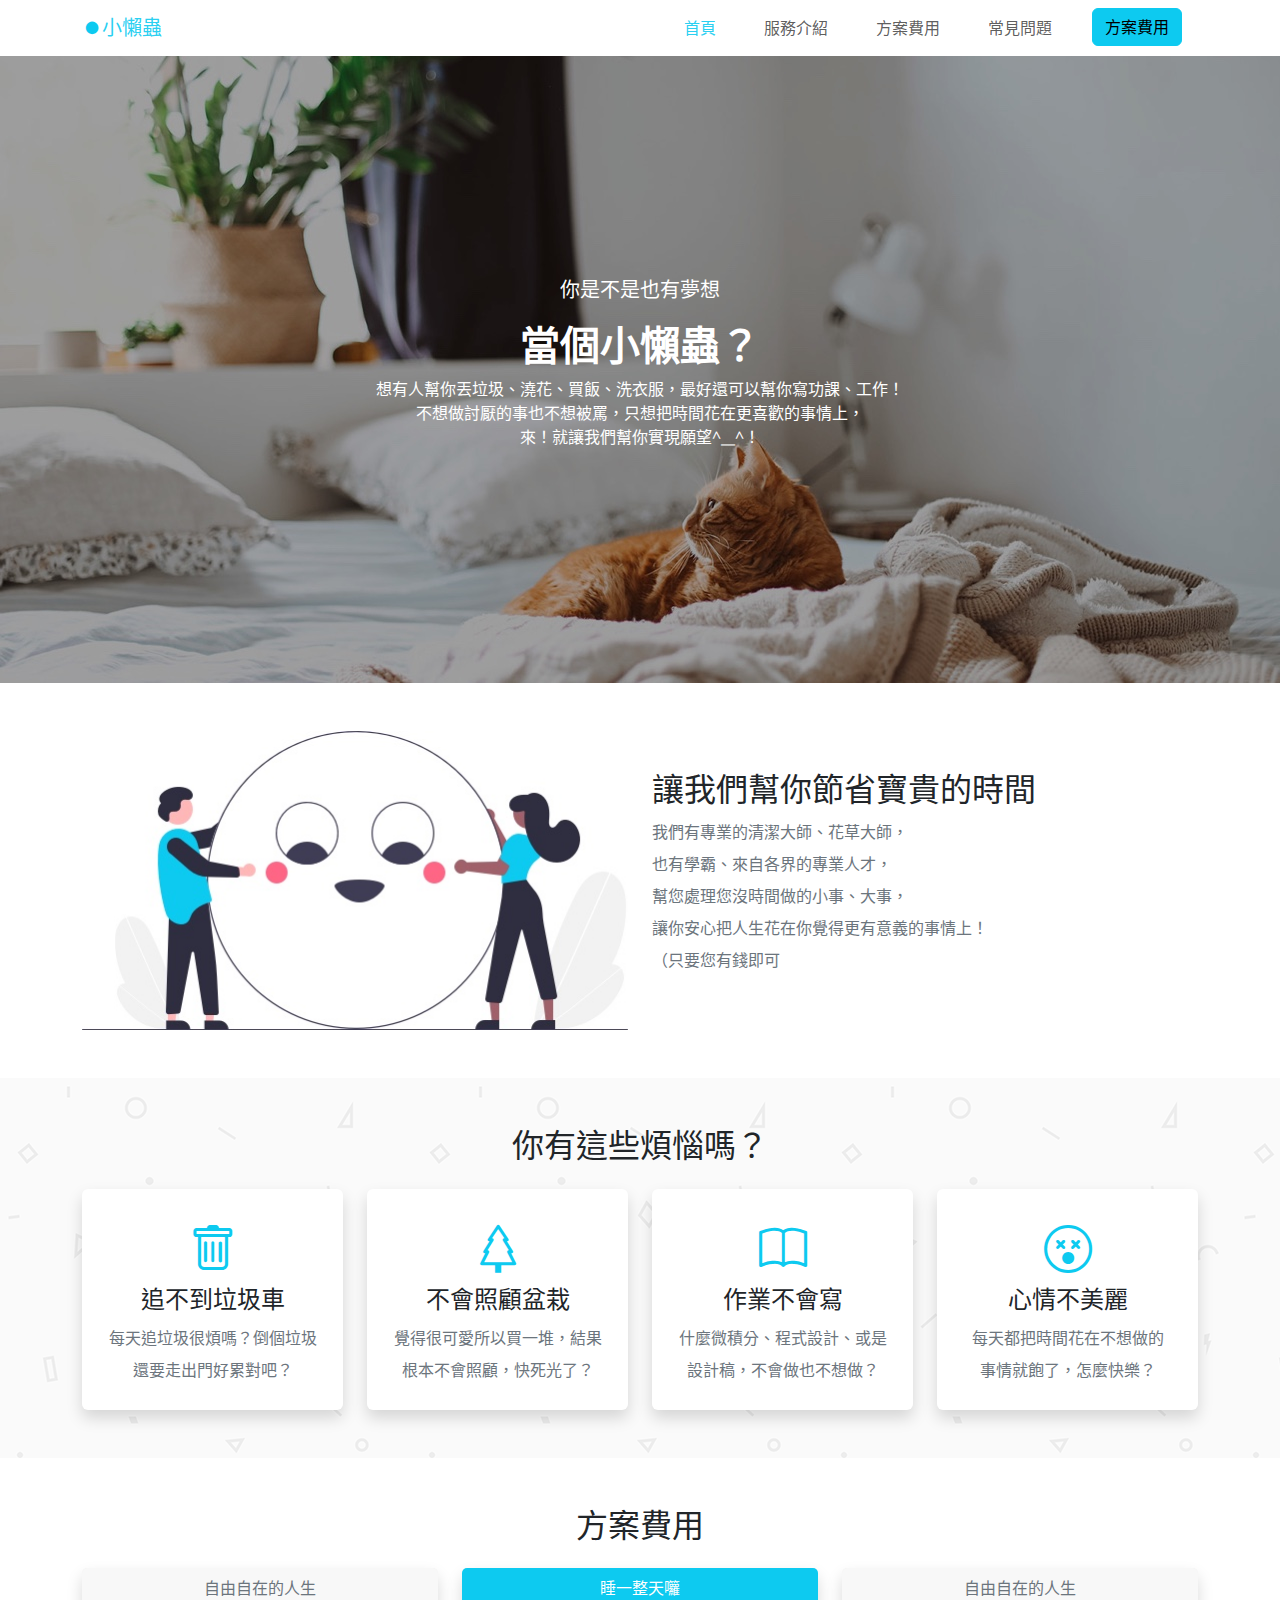
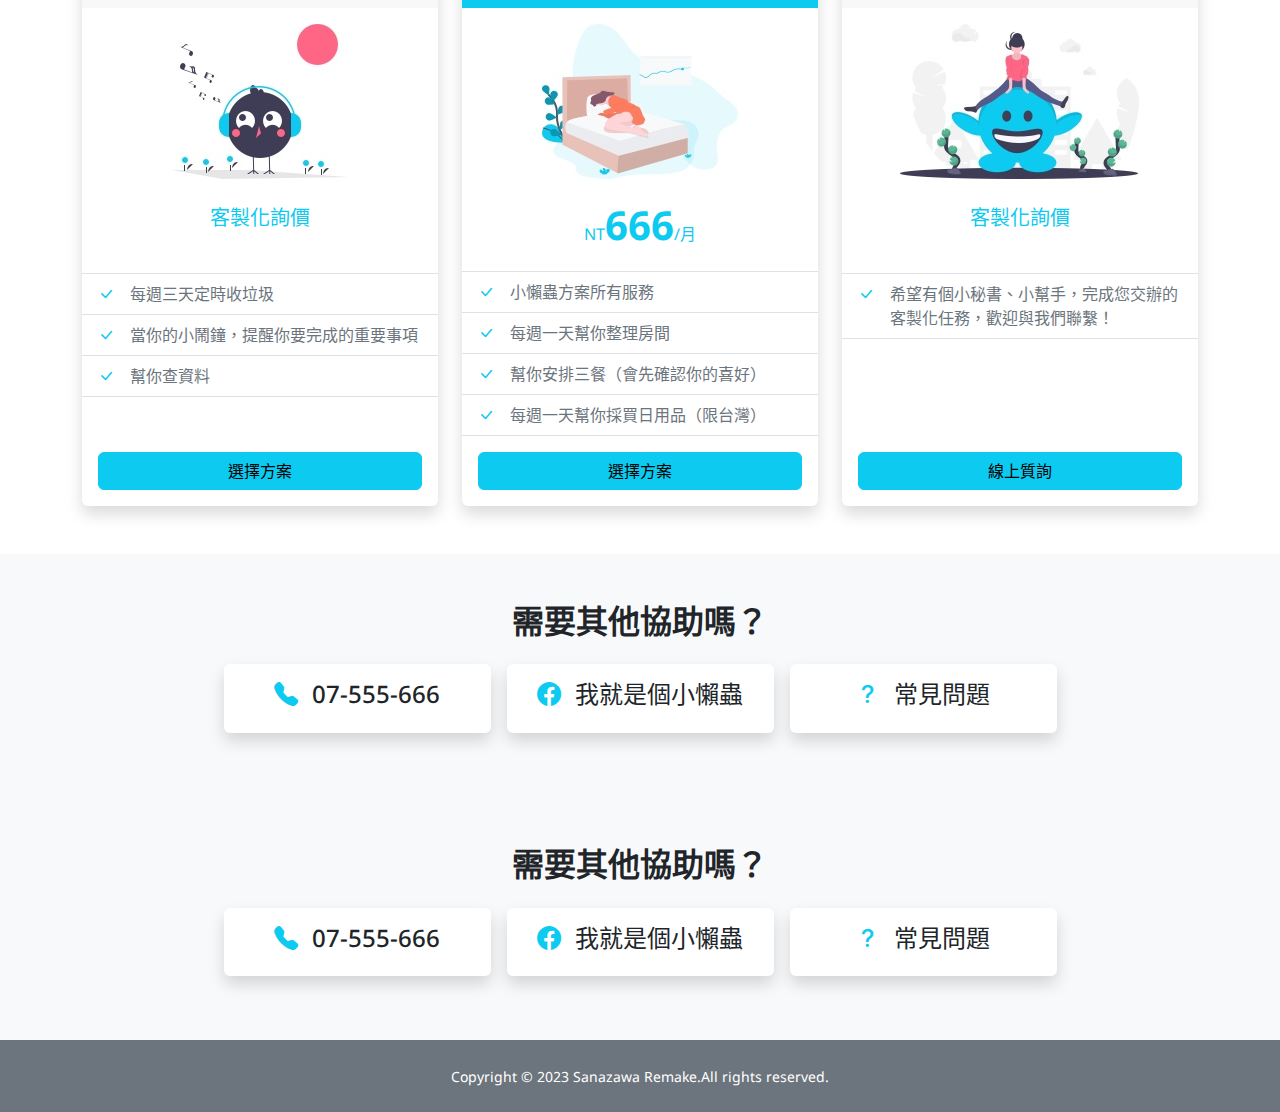
==== index.html @ d2f819cc "上傳版本1" ====
<!DOCTYPE html>
<html lang="zh-TW">
<head>
    <meta charset="UTF-8">
    <meta name="viewport" content="width=device-width, initial-scale=1.0">
    <title>小懶蟲</title>
    <link rel="stylesheet" href="https://cdn.jsdelivr.net/npm/bootstrap-icons@1.10.5/font/bootstrap-icons.css">
    <link rel="stylesheet" href="./css/all.css">

    <link rel="preconnect" href="https://fonts.googleapis.com">
    <link rel="preconnect" href="https://fonts.gstatic.com" crossorigin>
    <link href="https://fonts.googleapis.com/css2?family=Noto+Sans:wght@400;700&display=swap" rel="stylesheet">
</head>
<body>
    <!--Navbar-->
    <nav class="navbar navbar-expand-lg navbar-light bg-white">

        <div class="container">

          <a class="navbar-brand" href="#">
            <i class="bi bi-record-fill text-info"></i>小懶蟲
          </a>

          <button class="navbar-toggler" type="button" data-bs-toggle="collapse" data-bs-target="#navbarSupportedContent" aria-controls="navbarSupportedContent" aria-expanded="false" aria-label="Toggle navigation">
            <span class="navbar-toggler-icon"></span>
          </button>

          <div class="collapse navbar-collapse" id="navbarSupportedContent">
            <ul class="navbar-nav ms-auto mb-2 mb-lg-0">
              <li class="nav-item mx-3">
                <a class="nav-link active" aria-current="page" href="./index.html">首頁</a>
              </li>
              <li class="nav-item mx-3">
                <a class="nav-link" href="#">服務介紹</a>
              </li>
              <li class="nav-item mx-3">
                <a class="nav-link" href="./payment.html">方案費用</a>
              </li>
              <li class="nav-item mx-3">
                <a class="nav-link" href="./faq.html">常見問題</a>
              </li>
              <li class="nav-item mx-3">
                <a class="btn btn-info" href="#">方案費用</a>
              </li>             

            </ul>

          </div>
        </div>
    </nav>
    
        <!--header-->
        <header class="header px-4 py-5 d-flex align-items-lg-center justify-content-center" style="background-image: url(./images/home_bg.jpg);">
            <div class="text-white text-center">
                <p class="fs-5">
                    你是不是也有夢想
                </p>
                <h1 class="fw-bold">
                    當個小懶蟲？
                </h1>
                <p>
                    想有人幫你丟垃圾、澆花、買飯、洗衣服，最好還可以幫你寫功課、工作！<br>
                    不想做討厭的事也不想被罵，只想把時間花在更喜歡的事情上，<br>
                    來！就讓我們幫你實現願望^__^！
                </p>
            </div>
        </header>

        <section class="container my-5">
            <div class="row flex-row-reverse">
                <div class="col-lg-6 d-flex align-items-center">
                    <div>
                        <h2>讓我們幫你節省寶貴的時間</h2>
                        <p class="lh-lg text-secondary">
                            我們有專業的清潔大師、花草大師，<br>
                            也有學霸、來自各界的專業人才，<br>
                            幫您處理您沒時間做的小事、大事，<br>
                            讓你安心把人生花在你覺得更有意義的事情上！<br>
                            （只要您有錢即可
                        </p>
                    </div>
                </div>
                <div class="col-lg-6">
                    <img src="./images/info.jpg" class="w-100" alt="info">
                </div>
            </div>
        </section>

        <section class="py-5" style="background-image: url(./images/bg_paper.png);">
            <div class="container">
                <h2 class="text-center mb-4 fs-s-48">你有這些煩惱嗎？</h2>
                <div class="row row-cols-1 row-cols-lg-4 g-3 g-lg-4">
                    <div class="col">
                        <div class="card border-0 shadow">
                            <div class="card-body py-4 text-center">
                                <i class="bi bi-trash fs-48 text-info"></i>
                                <h3 class="h4">追不到垃圾車</h3>
                                <p class="text-secondary card-text lh-lg">每天追垃圾很煩嗎？倒個垃圾 <br> 還要走出門好累對吧？</p>
                            </div>
                        </div>
                    </div>
                    <div class="col">
                        <div class="card border-0 shadow">
                            <div class="card-body py-4 text-center">
                                <i class="bi bi-tree fs-48 text-info"></i>
                                <h3 class="h4">不會照顧盆栽</h3>
                                <p class="text-secondary card-text lh-lg">覺得很可愛所以買一堆，結果 <br> 根本不會照顧，快死光了？</p>
                            </div>
                        </div>
                    </div>
                    <div class="col">
                        <div class="card border-0 shadow">
                            <div class="card-body py-4 text-center">
                                <i class="bi bi-book fs-48 text-info"></i>
                                <h3 class="h4">作業不會寫</h3>
                                <p class="text-secondary card-text lh-lg">什麼微積分、程式設計、或是 <br> 設計稿，不會做也不想做？</p>
                            </div>
                        </div>
                    </div>
                    <div class="col">
                        <div class="card border-0 shadow">
                            <div class="card-body py-4 text-center">
                                <i class="bi bi-emoji-dizzy fs-48 text-info"></i>
                                <h3 class="h4">心情不美麗</h3>
                                <p class="text-secondary card-text lh-lg">每天都把時間花在不想做的 <br> 事情就飽了，怎麼快樂？</p>
                            </div>
                        </div>
                    </div>
                </div>
            </div>
        </section>

        <section class="py-5 container">
            <h2 class="text-center mb-4">
                方案費用
            </h2>
            <div class="row row-cols-1 row-cols-lg-3">
                <div class="col">
                    <div class="card border-0 shadow h-100">
                        <div class="card-header border-0 text-center text-secondary">
                            自由自在的人生
                        </div>
                        <div class="card-body text-center flex-grow-0">
                            <img src="./images/plan01.jpg" class="img-fluid" alt="plan01">
                            <div class="text-info my-4 fs-5">
                                客製化詢價
                            </div>
                        </div>
                        <ul class="list-group list-group-flush border-top border-bottom">
                            <li class="list-group-item text-secondary ps-5">
                                <i class="bi bi-check-lg text-info position-absolute start-0 ms-3"></i>每週三天定時收垃圾
                            </li>
                            <li class="list-group-item text-secondary ps-5">
                                <i class="bi bi-check-lg text-info position-absolute start-0 ms-3"></i>當你的小鬧鐘，提醒你要完成的重要事項
                            </li>
                            <li class="list-group-item text-secondary ps-5">
                                <i class="bi bi-check-lg text-info position-absolute start-0 ms-3"></i>幫你查資料
                            </li>
                        </ul>
                        <div class="card-body p-3 d-flex">
                            <button type="button" class="btn btn-info w-100 align-self-end">選擇方案</button>
                        </div>
                    </div>
                </div>
                <div class="col">
                    <div class="card border-0 shadow h-100">
                        <div class="card-header border-0 text-center bg-info text-white">
                            睡一整天囖
                        </div>
                        <div class="card-body text-center">
                            <img src="./images/plan02.jpg" class="img-fluid" alt="plan02">
                            <div class="text-info mt-3">
                                NT<strong class="fs-1">666</strong>/月
                            </div>
                        </div>
                        <ul class="list-group list-group-flush border-top border-bottom">
                            <li class="list-group-item text-secondary ps-5"><i class="bi bi-check-lg text-info position-absolute start-0 ms-3"></i>小懶蟲方案所有服務</li>
                            <li class="list-group-item text-secondary ps-5"><i class="bi bi-check-lg text-info position-absolute start-0 ms-3"></i>每週一天幫你整理房間</li>
                            <li class="list-group-item text-secondary ps-5"><i class="bi bi-check-lg text-info position-absolute start-0 ms-3"></i>幫你安排三餐（會先確認你的喜好）</li>
                            <li class="list-group-item text-secondary ps-5"><i class="bi bi-check-lg text-info position-absolute start-0 ms-3"></i>每週一天幫你採買日用品（限台灣）</li>
                        </ul>
                        <div class="card-body p-3 d-flex">
                            <button type="button" class="btn btn-info w-100 align-self-end">選擇方案</button>
                        </div>
                    </div>
                </div>
                <div class="col">
                    <div class="card border-0 shadow h-100">
                        <div class="card-header border-0 text-center text-secondary">
                            自由自在的人生
                        </div>
                        <div class="card-body text-center flex-grow-0">
                            <img src="./images/plan03.jpg" class="img-fluid" alt="plan02">
                            <div class="text-info my-4 fs-5">
                                客製化詢價
                            </div>
                        </div>
                        <ul class="list-group list-group-flush border-top border-bottom">
                            <li class="list-group-item text-secondary ps-5">
                                <i class="bi bi-check-lg text-info position-absolute start-0 ms-3"></i>希望有個小秘書、小幫手，完成您交辦的 <br> 客製化任務，歡迎與我們聯繫！
                            </li>
                        </ul>
                        <div class="card-body p-3 d-flex">
                            <button type="button" class="btn btn-info w-100 align-self-end">線上質詢</button>
                        </div>
                    </div>
                </div>
            </div>
        </section>


        <section class="py-5 bg-light">
            <div class="container">
                <h2 class=" fw-bold text-center mb-4">
                    需要其他協助嗎？
                </h2>

                <ul class="row flex-column flex-lg-row justify-content-center align-items-center g-4 g-md-3 list-unstyled">
                    <li class="col-8 col-lg-3">
                        <div class="card border-0 shadow text-center">
                            <div class="card-body h4 text-truncate">
                                <i class="bi bi-telephone-fill text-info pe-2"></i>
                                <a class="text-decoration-none link-dark stretched-link" target="_blank" href="#">07-555-666</a>
                            </div>
                        </div>
                    </li>
                    <li class="col-8 col-lg-3">
                        <div class="card border-0 shadow text-center">
                            <div class="card-body h4 text-truncate">
                                <i class="bi bi-facebook text-info pe-2"></i>
                                <a class="text-decoration-none link-dark stretched-link" target="_blank" href="#">我就是個小懶蟲</a>
                            </div>
                        </div>
                    </li>
                    <li class="col-8 col-lg-3">
                        <div class="card border-0 shadow text-center">
                            <div class="card-body h4 text-truncate">
                                <i class="bi bi-question-lg text-info pe-2"></i>
                                <a class="text-decoration-none link-dark stretched-link" target="_blank" href="#">常見問題</a>
                            </div>
                        </div>
                    </li>
                </ul>

            </div>
        </section>

        <section class="bg-light py-5">

            <div class="container">
                <h2 class="fw-bold text-center mb-4">
                    需要其他協助嗎？
                </h2>
                <ul class="row justify-content-center list-unstyled g-3">
                    <li class="col-8 col-lg-3">
                        <div class="card border-0 shadow text-center">
                            <div class="card-body h4 text-truncate">
                                <i class="bi bi-telephone-fill text-info pe-2"></i>
                                <a class="text-decoration-none link-dark stretched-link" target="_blank" href="#">07-555-666</a>
                            </div>
                        </div>
                    </li>
                    <li class="col-8 col-lg-3">
                        <div class="card border-0 shadow text-center">
                            <div class="card-body h4 text-truncate">
                                <i class="bi bi-facebook text-info pe-2"></i>
                                <a class="text-decoration-none link-dark stretched-link" target="_blank" href="#">我就是個小懶蟲</a>
                            </div>
                        </div>
                    </li>
                    <li class="col-8 col-lg-3">
                        <div class="card border-0 shadow text-center">
                            <div class="card-body h4 text-truncate">
                                <i class="bi bi-question-lg text-info pe-2"></i>
                                <a class="text-decoration-none link-dark stretched-link" target="_blank" href="#">常見問題</a>
                            </div>
                        </div>
                    </li>
                </ul>



            </div>


        </section>

        <footer class="bg-secondary text-white p-4">
            <p class="text-center mb-0">
                <small>Copyright © 2023 Sanazawa Remake.All rights reserved.</small>
            </p>
        </footer>

    <script src="./js/bootstrap.bundle.min.js"></script>
</body>
</html>
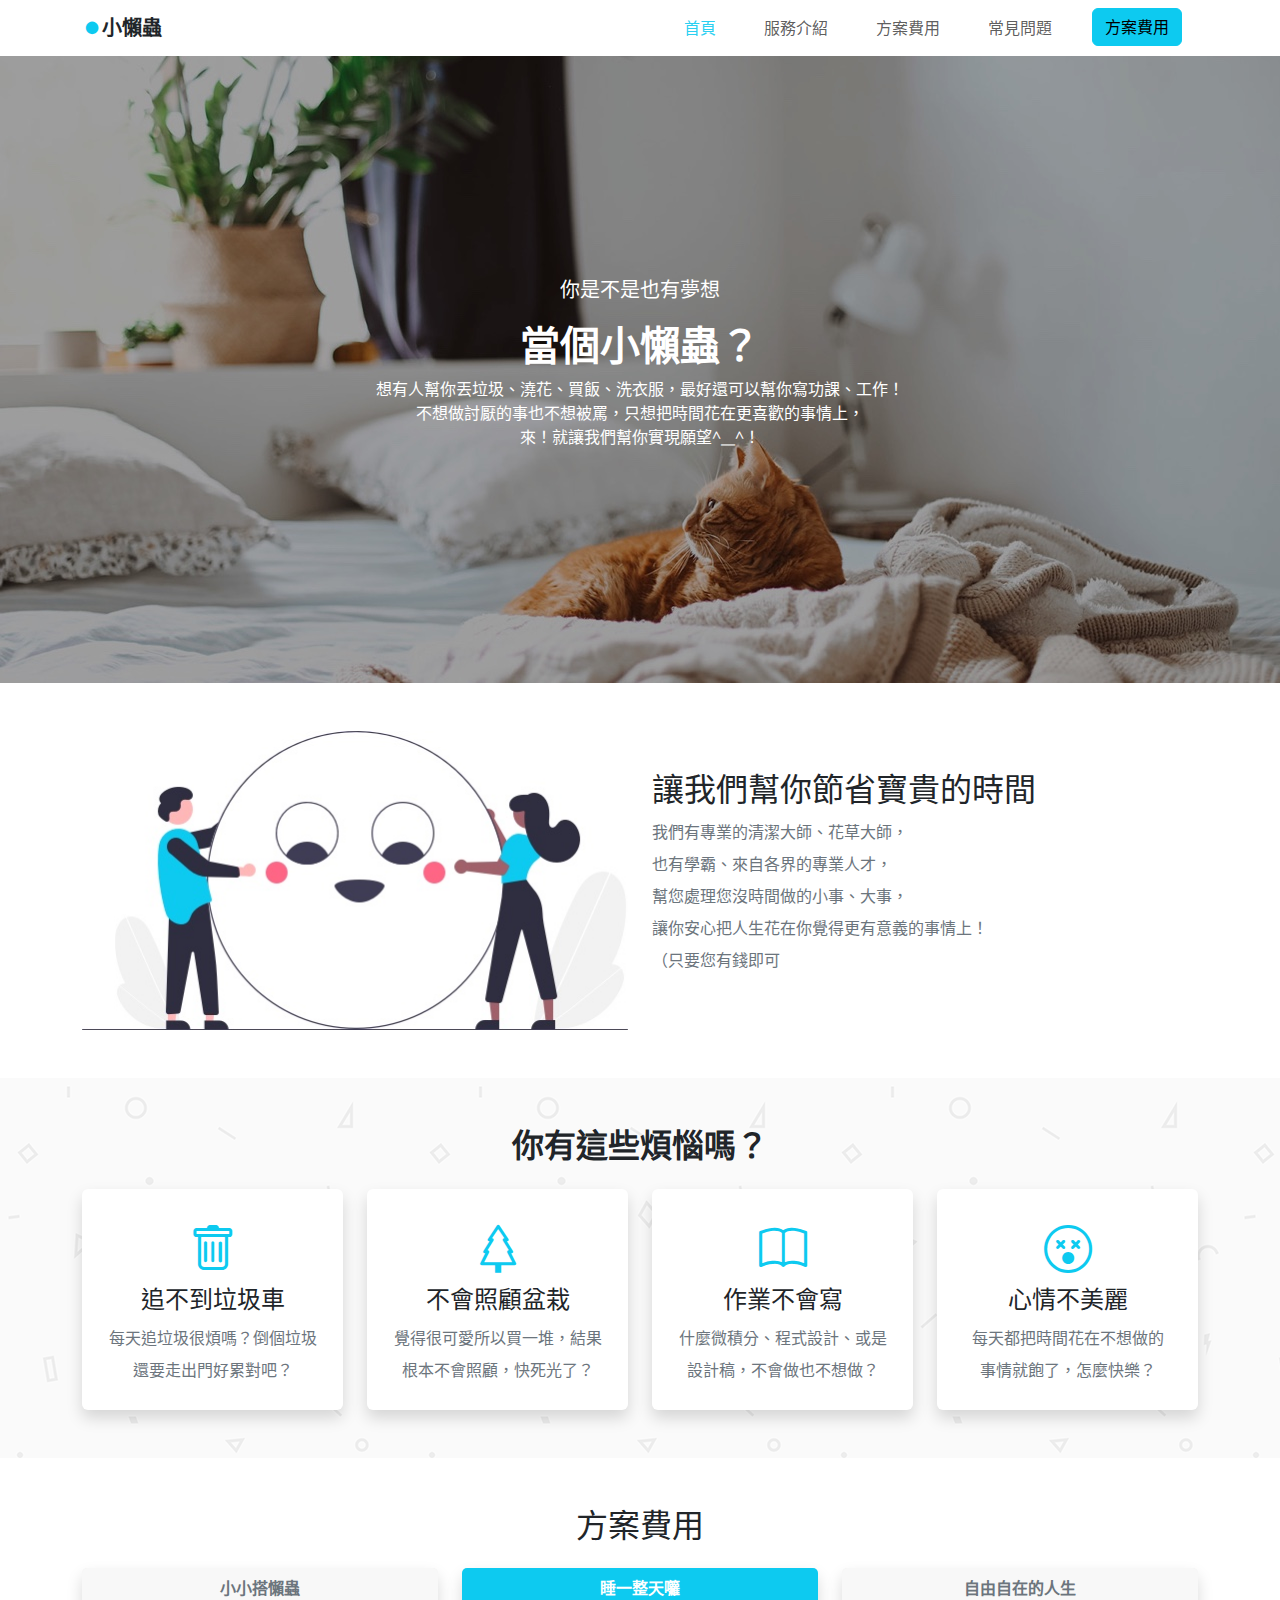
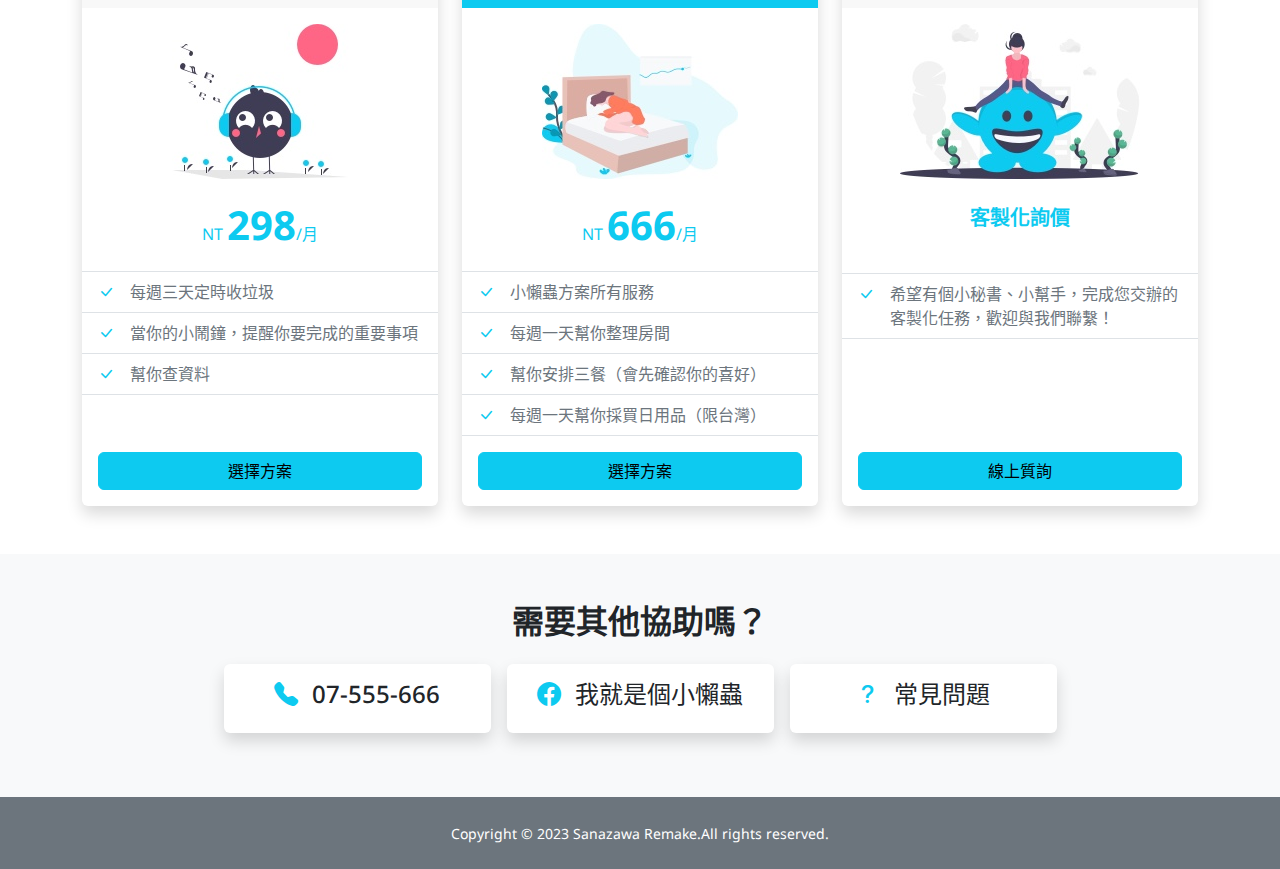
==== commit 547f04e5: "修改" ====
--- a/index.html
+++ b/index.html
@@ -17,7 +17,7 @@
 
         <div class="container">
 
-          <a class="navbar-brand" href="#">
+          <a class="navbar-brand text-dark fw-bold" href="#">
             <i class="bi bi-record-fill text-info"></i>小懶蟲
           </a>
 
@@ -88,7 +88,7 @@
 
         <section class="py-5" style="background-image: url(./images/bg_paper.png);">
             <div class="container">
-                <h2 class="text-center mb-4 fs-s-48">你有這些煩惱嗎？</h2>
+                <h2 class="text-center mb-4 fw-bold">你有這些煩惱嗎？</h2>
                 <div class="row row-cols-1 row-cols-lg-4 g-3 g-lg-4">
                     <div class="col">
                         <div class="card border-0 shadow">
@@ -137,13 +137,13 @@
             <div class="row row-cols-1 row-cols-lg-3">
                 <div class="col">
                     <div class="card border-0 shadow h-100">
-                        <div class="card-header border-0 text-center text-secondary">
-                            自由自在的人生
+                        <div class="card-header border-0 text-center text-secondary fw-bold">
+                            小小搭懶蟲
                         </div>
                         <div class="card-body text-center flex-grow-0">
                             <img src="./images/plan01.jpg" class="img-fluid" alt="plan01">
-                            <div class="text-info my-4 fs-5">
-                                客製化詢價
+                            <div class="text-info mt-3">
+                                NT <strong class="fs-1">298</strong>/月
                             </div>
                         </div>
                         <ul class="list-group list-group-flush border-top border-bottom">
@@ -164,13 +164,13 @@
                 </div>
                 <div class="col">
                     <div class="card border-0 shadow h-100">
-                        <div class="card-header border-0 text-center bg-info text-white">
+                        <div class="card-header border-0 text-center bg-info text-white fw-bold">
                             睡一整天囖
                         </div>
                         <div class="card-body text-center">
                             <img src="./images/plan02.jpg" class="img-fluid" alt="plan02">
                             <div class="text-info mt-3">
-                                NT<strong class="fs-1">666</strong>/月
+                                NT <strong class="fs-1">666</strong>/月
                             </div>
                         </div>
                         <ul class="list-group list-group-flush border-top border-bottom">
@@ -186,13 +186,13 @@
                 </div>
                 <div class="col">
                     <div class="card border-0 shadow h-100">
-                        <div class="card-header border-0 text-center text-secondary">
+                        <div class="card-header border-0 text-center text-secondary fw-bold">
                             自由自在的人生
                         </div>
                         <div class="card-body text-center flex-grow-0">
                             <img src="./images/plan03.jpg" class="img-fluid" alt="plan02">
                             <div class="text-info my-4 fs-5">
-                                客製化詢價
+                                <strong>客製化詢價</strong> 
                             </div>
                         </div>
                         <ul class="list-group list-group-flush border-top border-bottom">
@@ -216,7 +216,7 @@
                 </h2>
 
                 <ul class="row flex-column flex-lg-row justify-content-center align-items-center g-4 g-md-3 list-unstyled">
-                    <li class="col-8 col-lg-3">
+                    <li class="col-10 col-lg-3">
                         <div class="card border-0 shadow text-center">
                             <div class="card-body h4 text-truncate">
                                 <i class="bi bi-telephone-fill text-info pe-2"></i>
@@ -224,7 +224,7 @@
                             </div>
                         </div>
                     </li>
-                    <li class="col-8 col-lg-3">
+                    <li class="col-10 col-lg-3">
                         <div class="card border-0 shadow text-center">
                             <div class="card-body h4 text-truncate">
                                 <i class="bi bi-facebook text-info pe-2"></i>
@@ -232,7 +232,7 @@
                             </div>
                         </div>
                     </li>
-                    <li class="col-8 col-lg-3">
+                    <li class="col-10 col-lg-3">
                         <div class="card border-0 shadow text-center">
                             <div class="card-body h4 text-truncate">
                                 <i class="bi bi-question-lg text-info pe-2"></i>
@@ -243,46 +243,6 @@
                 </ul>
 
             </div>
-        </section>
-
-        <section class="bg-light py-5">
-
-            <div class="container">
-                <h2 class="fw-bold text-center mb-4">
-                    需要其他協助嗎？
-                </h2>
-                <ul class="row justify-content-center list-unstyled g-3">
-                    <li class="col-8 col-lg-3">
-                        <div class="card border-0 shadow text-center">
-                            <div class="card-body h4 text-truncate">
-                                <i class="bi bi-telephone-fill text-info pe-2"></i>
-                                <a class="text-decoration-none link-dark stretched-link" target="_blank" href="#">07-555-666</a>
-                            </div>
-                        </div>
-                    </li>
-                    <li class="col-8 col-lg-3">
-                        <div class="card border-0 shadow text-center">
-                            <div class="card-body h4 text-truncate">
-                                <i class="bi bi-facebook text-info pe-2"></i>
-                                <a class="text-decoration-none link-dark stretched-link" target="_blank" href="#">我就是個小懶蟲</a>
-                            </div>
-                        </div>
-                    </li>
-                    <li class="col-8 col-lg-3">
-                        <div class="card border-0 shadow text-center">
-                            <div class="card-body h4 text-truncate">
-                                <i class="bi bi-question-lg text-info pe-2"></i>
-                                <a class="text-decoration-none link-dark stretched-link" target="_blank" href="#">常見問題</a>
-                            </div>
-                        </div>
-                    </li>
-                </ul>
-
-
-
-            </div>
-
-
         </section>
 
         <footer class="bg-secondary text-white p-4">
